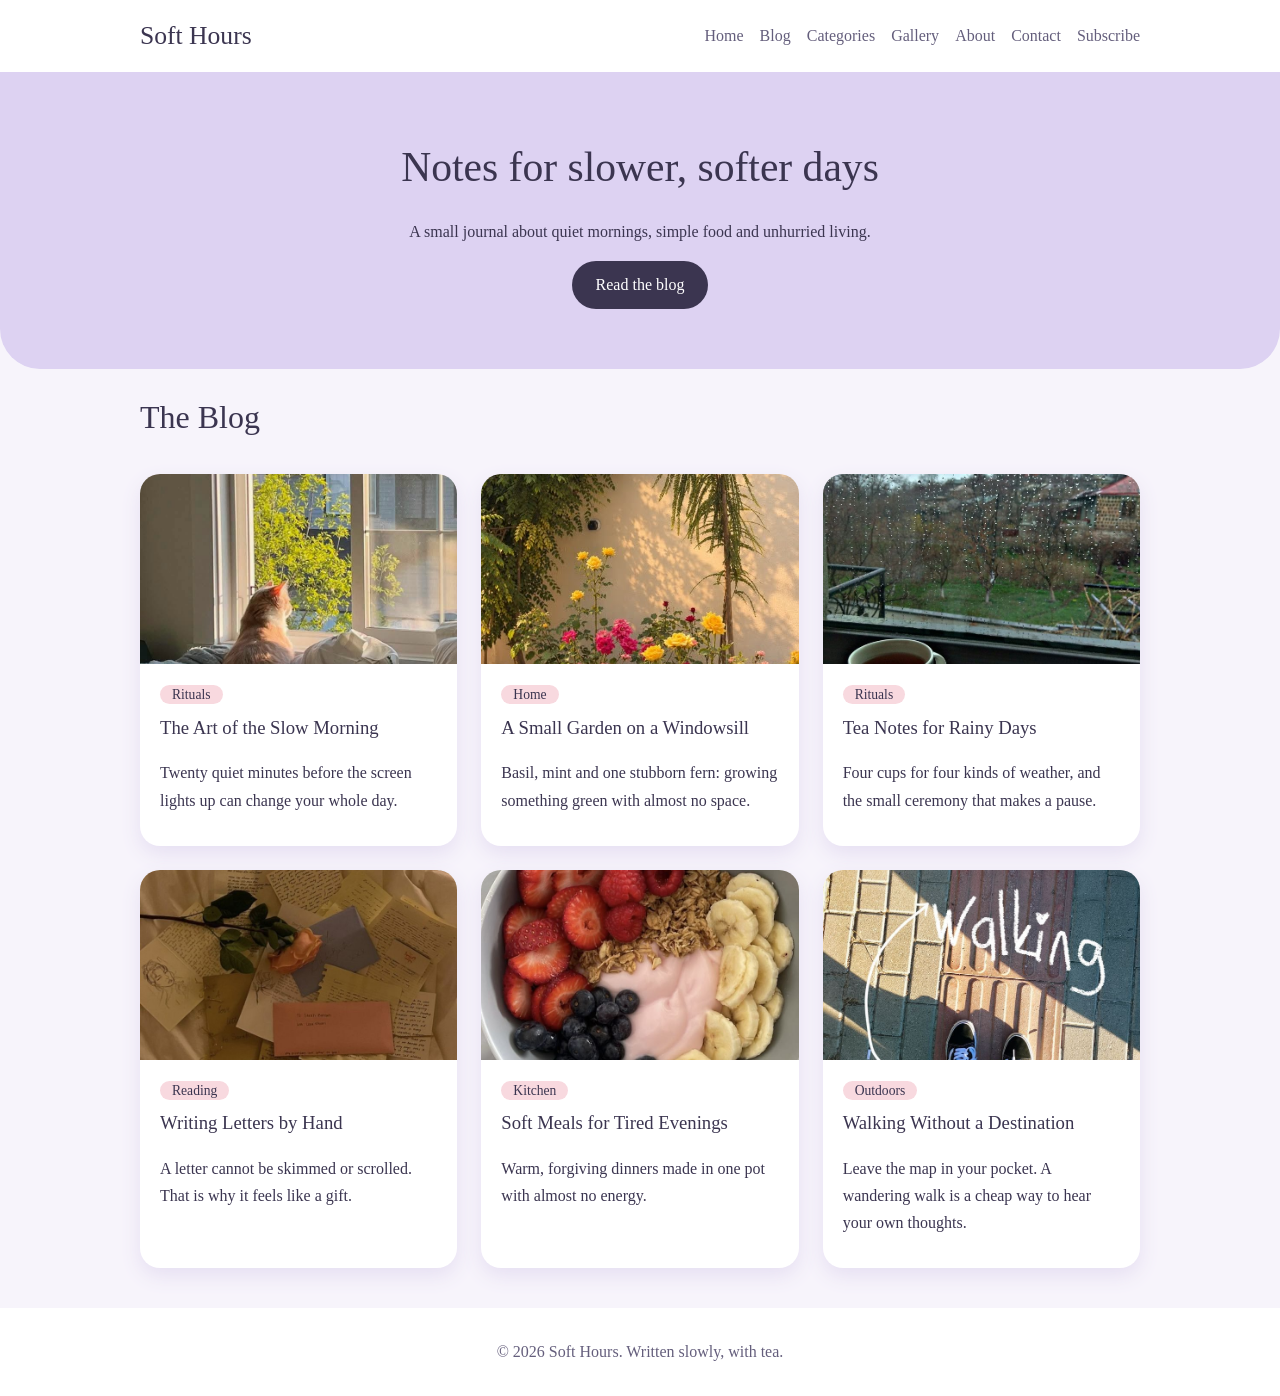
==== index.html @ 41b87286 "commited" ====
<!DOCTYPE html>
<html lang="en">

<head>
    <meta charset="utf-8">
    <meta name="viewport" content="width=device-width, initial-scale=1">
    <title>Home - Soft Hours</title>
    <link rel="stylesheet" href="style.css">
</head>

<body>
    <header>
        <div class="box"><a class="logo" href="index.html">Soft Hours</a>
            <nav><a href="index.html">Home</a><a href="blog.html">Blog</a><a href="categories.html">Categories</a><a
                    href="gallery.html">Gallery</a><a href="about.html">About</a><a href="contact.html">Contact</a><a
                    href="subscribe.html">Subscribe</a></nav>
        </div>
    </header>
    <div class="hero">
        <h1>Notes for slower, softer days</h1>
        <p>A small journal about quiet mornings, simple food and unhurried living.</p><a class="btn"
            href="blog.html">Read the blog</a>
    </div>
    <div class="box">
        <h1>The Blog</h1>
        <div class="grid">
            <div class="card"><a href="slow-morning.html"><img src="./images/slow-morning.jpg"
                        alt="The Art of the Slow Morning"></a>
                <div><span class="tag">Rituals</span>
                    <h3><a href="slow-morning.html">The Art of the Slow Morning</a></h3>
                    <p>Twenty quiet minutes before the screen lights up can change your whole day.</p>
                </div>
            </div>
            <div class="card"><a href="windowsill-garden.html"><img src="./images/garden.🌷"
                        alt="A Small Garden on a Windowsill"></a>
                <div><span class="tag">Home</span>
                    <h3><a href="windowsill-garden.html">A Small Garden on a Windowsill</a></h3>
                    <p>Basil, mint and one stubborn fern: growing something green with almost no space.</p>
                </div>
            </div>
            <div class="card"><a href="rainy-day-tea.html"><img src="./images/rain.jpg"
                        alt="Tea Notes for Rainy Days"></a>
                <div><span class="tag">Rituals</span>
                    <h3><a href="rainy-day-tea.html">Tea Notes for Rainy Days</a></h3>
                    <p>Four cups for four kinds of weather, and the small ceremony that makes a pause.</p>
                </div>
            </div>
            <div class="card"><a href="handwritten-letters.html"><img src="./images/letters.jpg"
                        alt="Writing Letters by Hand"></a>
                <div><span class="tag">Reading</span>
                    <h3><a href="handwritten-letters.html">Writing Letters by Hand</a></h3>
                    <p>A letter cannot be skimmed or scrolled. That is why it feels like a gift.</p>
                </div>
            </div>
            <div class="card"><a href="soft-evening-meals.html"><img src="./images/meal.jpg"
                        alt="Soft Meals for Tired Evenings"></a>
                <div><span class="tag">Kitchen</span>
                    <h3><a href="soft-evening-meals.html">Soft Meals for Tired Evenings</a></h3>
                    <p>Warm, forgiving dinners made in one pot with almost no energy.</p>
                </div>
            </div>
            <div class="card"><a href="aimless-walks.html"><img src="./images/walk.jpg"
                        alt="Walking Without a Destination"></a>
                <div><span class="tag">Outdoors</span>
                    <h3><a href="aimless-walks.html">Walking Without a Destination</a></h3>
                    <p>Leave the map in your pocket. A wandering walk is a cheap way to hear your own thoughts.</p>
                </div>
            </div>

        </div>
    </div>
    <footer>&copy; 2026 Soft Hours. Written slowly, with tea.</footer>
</body>

</html>
---- style.css ----
/* Soft Hours - simple stylesheet */
body{margin:0;font-family:Georgia,serif;line-height:1.7;color:#3b3550;background:#f7f4fb}
a{color:#6b58a8}
img{max-width:100%;display:block}
.box{max-width:1000px;margin:0 auto;padding:0 20px}

/* header and menu */
header{background:#fff;padding:14px 0;box-shadow:0 2px 12px #ddd2f2}
header .box{display:flex;justify-content:space-between;align-items:center;flex-wrap:wrap;gap:10px}
.logo{font-size:1.6rem;text-decoration:none;color:#3b3550}
nav a{margin-left:16px;text-decoration:none;color:#645e7c}
nav a:hover{color:#b2566a}

/* big title area */
.hero{background:#ddd2f2;text-align:center;padding:60px 20px;border-radius:0 0 40px 40px}
.hero h1{font-size:2.6rem;margin:0 0 10px}
h1,h2,h3{font-weight:normal}

/* cards with pictures */
.grid{display:grid;grid-template-columns:repeat(auto-fit,minmax(260px,1fr));gap:24px;margin:30px 0}
.card{background:#fff;border-radius:20px;overflow:hidden;box-shadow:0 8px 20px #e6dff2;transition:transform .3s}
.card:hover{transform:translateY(-5px)}
.card img{width:100%;height:190px;object-fit:cover}
.card div{padding:16px 20px}
.card h3{margin:4px 0}
.card a{text-decoration:none;color:#3b3550}
.tag{background:#f8d9df;border-radius:20px;padding:2px 12px;font-size:.85rem}

/* post and text pages */
.page{max-width:700px;margin:40px auto;padding:0 20px}
.page img{border-radius:20px;margin:20px 0}
.btn{display:inline-block;background:#3b3550;color:#fff;padding:10px 24px;border-radius:30px;text-decoration:none;border:0;font-size:1rem;cursor:pointer}
input,textarea{width:100%;padding:10px;margin:6px 0 16px;border:1px solid #ddd2f2;border-radius:12px;font-size:1rem;box-sizing:border-box}
ul.list li{margin-bottom:8px}

footer{text-align:center;padding:30px;margin-top:40px;background:#fff;color:#645e7c}
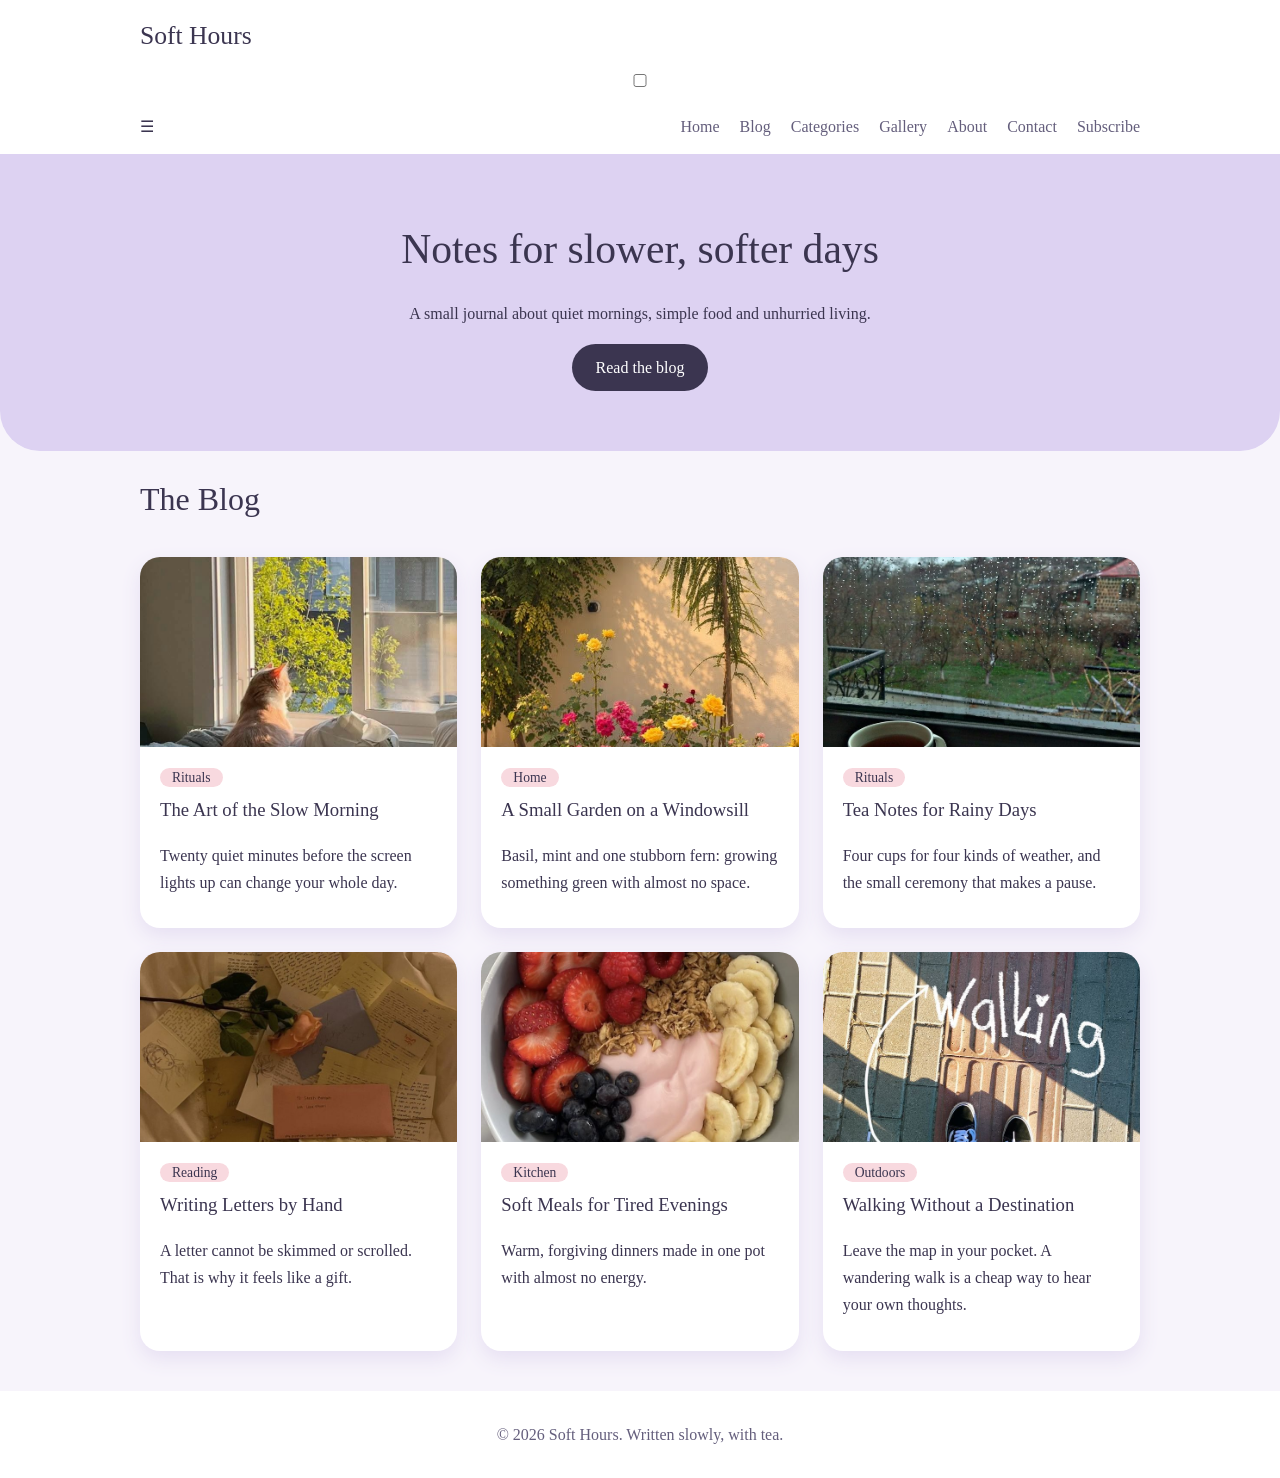
==== commit 4fb456b9: "nav response" ====
--- a/index.html
+++ b/index.html
@@ -10,10 +10,21 @@
 
 <body>
     <header>
-        <div class="box"><a class="logo" href="index.html">Soft Hours</a>
-            <nav><a href="index.html">Home</a><a href="blog.html">Blog</a><a href="categories.html">Categories</a><a
-                    href="gallery.html">Gallery</a><a href="about.html">About</a><a href="contact.html">Contact</a><a
-                    href="subscribe.html">Subscribe</a></nav>
+        <div class="box">
+            <a class="logo" href="index.html">Soft Hours</a>
+
+            <input type="checkbox" id="menu">
+            <label for="menu" class="burger">&#9776;</label>
+
+            <nav>
+                <a href="index.html">Home</a>
+                <a href="blog.html">Blog</a>
+                <a href="categories.html">Categories</a>
+                <a href="gallery.html">Gallery</a>
+                <a href="about.html">About</a>
+                <a href="contact.html">Contact</a>
+                <a href="subscribe.html">Subscribe</a>
+            </nav>
         </div>
     </header>
     <div class="hero">
